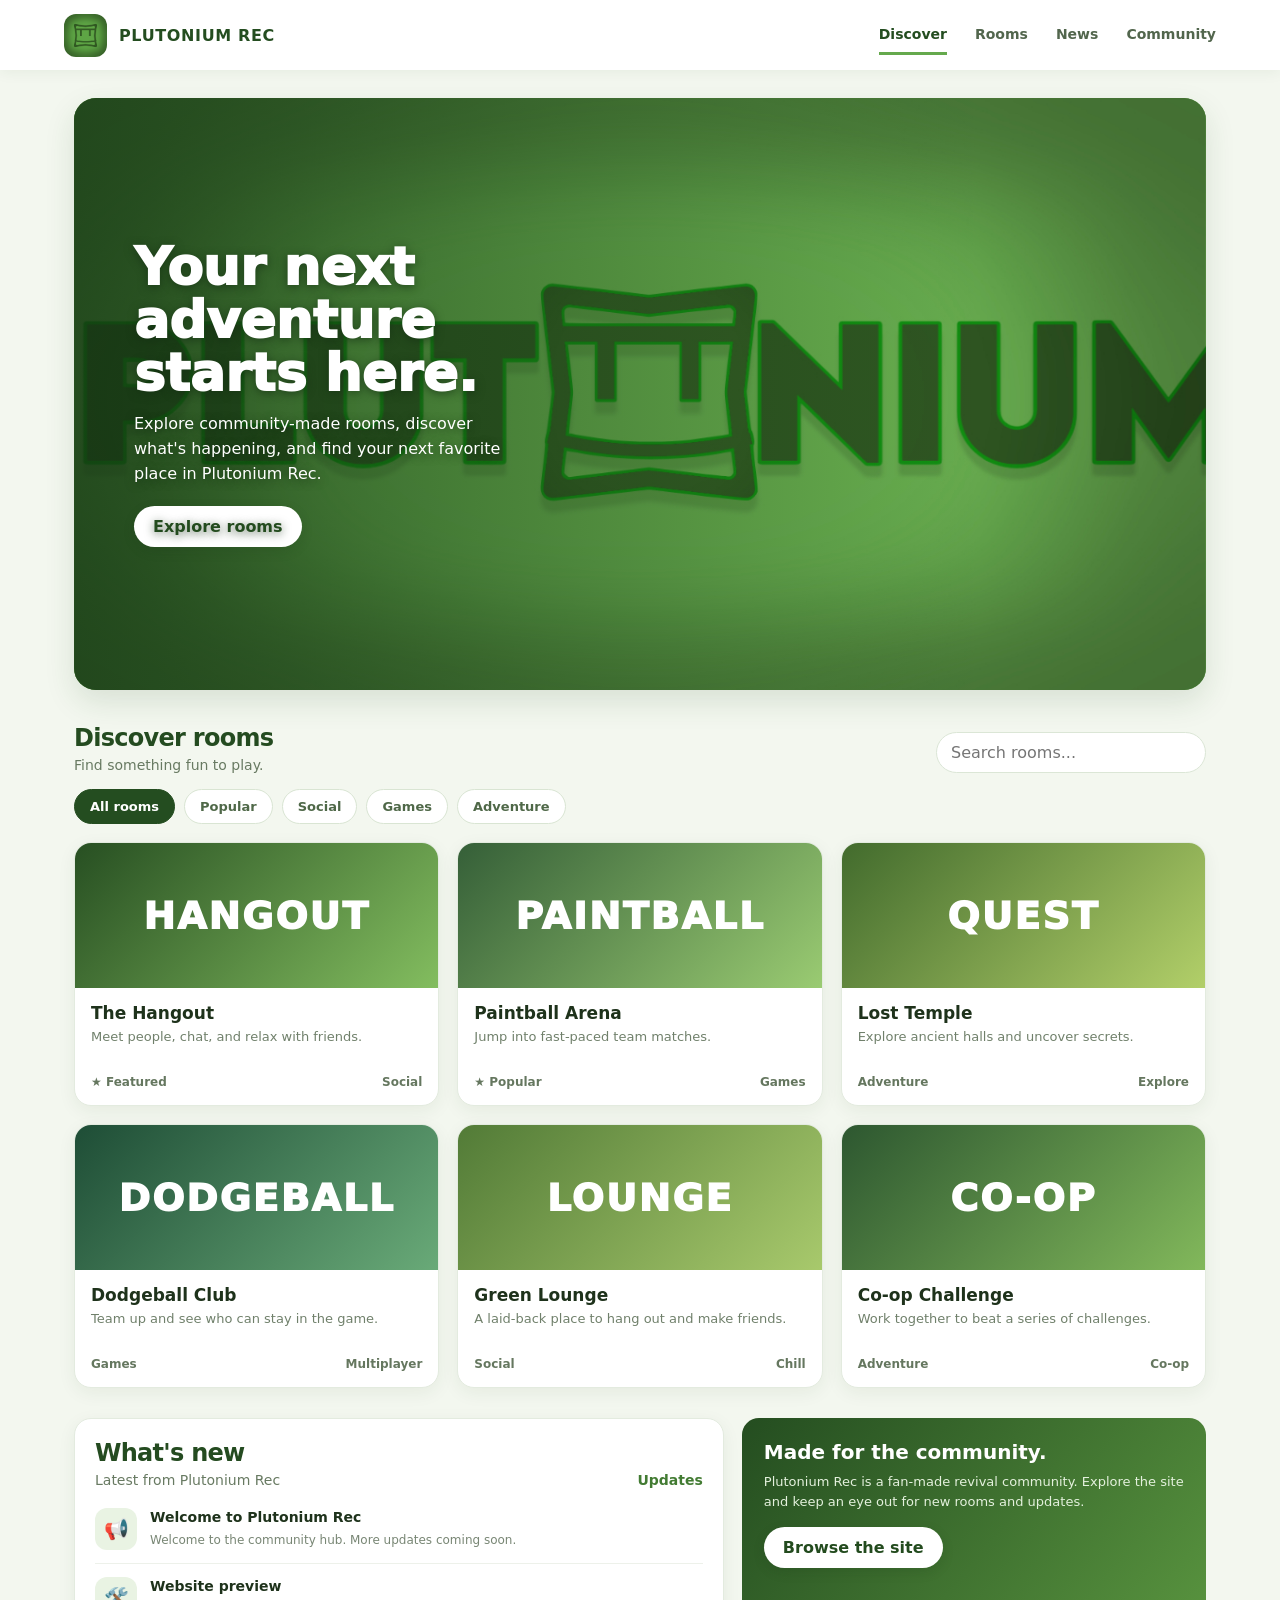
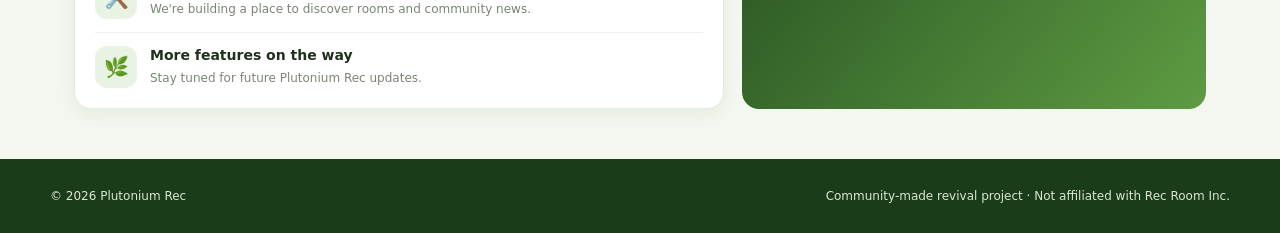
==== plutonium-rec-website.html @ 7700981e "Add files via upload" ====
<!DOCTYPE html>
<html lang="en">
<head>
<meta charset="UTF-8">
<meta name="viewport" content="width=device-width, initial-scale=1.0">
<title>Plutonium Rec — Discover</title>
<style>
:root{--green:#65a94d;--deep:#244d20;--dark:#173416;--lime:#8bc66b;--cream:#f5f8f1;--muted:#687a62}
*{box-sizing:border-box} body{margin:0;background:#f3f7ef;color:#1e321b;font-family:Inter,ui-sans-serif,system-ui,-apple-system,"Segoe UI",sans-serif}
a{color:inherit;text-decoration:none} button,input{font:inherit}
.topbar{height:70px;background:#fff;display:flex;align-items:center;justify-content:space-between;padding:0 clamp(18px,5vw,70px);box-shadow:0 2px 14px #183d1610;position:sticky;top:0;z-index:10}
.brand{display:flex;align-items:center;gap:12px;font-weight:900;letter-spacing:.04em;color:var(--deep)}
.brand img{width:43px;height:43px;object-fit:cover;border-radius:12px}
.nav{display:flex;gap:28px;align-items:center;font-size:14px;font-weight:750;color:#52664d}
.nav a{padding:10px 0;border-bottom:3px solid transparent} .nav a.active,.nav a:hover{color:var(--deep);border-color:var(--green)}
.menu{display:none;background:none;border:0;font-size:25px;color:var(--deep)}
.wrap{max-width:1180px;margin:auto;padding:0 24px}
.hero{margin:28px auto 34px;position:relative;border-radius:22px;overflow:hidden;background:#5e9d45;min-height:275px;box-shadow:0 12px 30px #234d2020}
.hero img{width:100%;height:100%;min-height:275px;object-fit:cover;display:block}
.hero-shade{position:absolute;inset:0;background:linear-gradient(90deg,#153814b8,transparent 80%);display:flex;align-items:center;padding:clamp(22px,5vw,60px);color:white}
.hero-copy{max-width:480px;text-shadow:0 2px 10px #142e12aa} .hero-copy h1{font-size:clamp(30px,5vw,52px);line-height:1.02;margin:0 0 12px;font-weight:950} .hero-copy p{font-size:16px;line-height:1.55;margin:0 0 20px;max-width:390px}
.pill{display:inline-block;background:#fff;color:#234b1e;border:0;border-radius:999px;padding:11px 19px;font-weight:850;cursor:pointer;box-shadow:0 4px 12px #132e1825}
.section-head{display:flex;align-items:end;justify-content:space-between;gap:12px;margin:34px 0 16px} h2{margin:0;font-size:24px;letter-spacing:-.03em;color:#244b20} .sub{margin:5px 0 0;color:var(--muted);font-size:14px}
.text-link{font-weight:800;color:#427b32;font-size:14px;cursor:pointer;background:none;border:0}
.tabs{display:flex;gap:9px;flex-wrap:wrap;margin:0 0 18px} .tab{border:1px solid #d9e5d3;background:white;color:#4f6848;border-radius:999px;padding:9px 15px;font-size:13px;font-weight:800;cursor:pointer} .tab.active{background:var(--deep);border-color:var(--deep);color:white}
.grid{display:grid;grid-template-columns:repeat(3,1fr);gap:18px}
.room{background:white;border:1px solid #e3ebdf;border-radius:17px;overflow:hidden;box-shadow:0 5px 18px #203f1710;transition:transform .18s,box-shadow .18s} .room:hover{transform:translateY(-3px);box-shadow:0 12px 24px #203f1720}
.room-art{height:145px;display:flex;align-items:center;justify-content:center;color:white;font-size:38px;font-weight:950;letter-spacing:.05em;background:linear-gradient(135deg,#274f22,#83bd5f)} .room:nth-child(2) .room-art{background:linear-gradient(135deg,#355f38,#9acb72)} .room:nth-child(3) .room-art{background:linear-gradient(135deg,#426b2d,#b2cf69)} .room:nth-child(4) .room-art{background:linear-gradient(135deg,#1e4d36,#69aa78)} .room:nth-child(5) .room-art{background:linear-gradient(135deg,#527b37,#a8c96c)} .room:nth-child(6) .room-art{background:linear-gradient(135deg,#2d5730,#82b85b)}
.room-body{padding:15px 16px 16px} .room-title{font-size:17px;font-weight:900;margin:0 0 5px} .room-desc{font-size:13px;color:#70806b;margin:0 0 13px;min-height:34px;line-height:1.4} .room-meta{display:flex;justify-content:space-between;color:#65775f;font-size:12px;font-weight:750}
.columns{display:grid;grid-template-columns:1.4fr 1fr;gap:18px;margin:30px 0 50px}
.panel{background:white;border:1px solid #e3ebdf;border-radius:17px;padding:20px;box-shadow:0 5px 18px #203f1710}
.news-item{display:flex;gap:13px;padding:13px 0;border-bottom:1px solid #edf1ea} .news-item:last-child{border:0;padding-bottom:0} .news-icon{width:42px;height:42px;border-radius:12px;background:#e9f3e3;display:grid;place-items:center;font-size:20px;flex-shrink:0} .news-item strong{display:block;font-size:14px;margin:1px 0 4px} .news-item span{font-size:12px;color:#788674}
.search{width:min(270px,45vw);border:1px solid #dbe6d6;background:white;border-radius:999px;padding:10px 14px;outline:none} .search:focus{border-color:#69a952;box-shadow:0 0 0 3px #69a95222}
.community{background:linear-gradient(130deg,#244d20,#5e9b42);border-radius:17px;padding:22px;color:white} .community h3{margin:0 0 8px;font-size:20px} .community p{font-size:13px;line-height:1.5;color:#e4f1dd;margin:0 0 16px}
footer{background:#1b3c19;color:#d8e7d2;padding:30px 24px;font-size:12px} .foot{max-width:1180px;margin:auto;display:flex;justify-content:space-between;gap:16px;flex-wrap:wrap}
.empty{display:none;padding:24px;background:white;border-radius:14px;color:#687a62;text-align:center;grid-column:1/-1}
@media(max-width:800px){.grid{grid-template-columns:repeat(2,1fr)}.columns{grid-template-columns:1fr}.nav{gap:15px}}
@media(max-width:570px){.topbar{height:62px}.menu{display:block}.nav{display:none;position:absolute;top:62px;left:0;right:0;background:white;padding:12px 22px 18px;box-shadow:0 8px 14px #183d1615;flex-direction:column;align-items:stretch;gap:4px}.nav.open{display:flex}.nav a{padding:11px 0}.grid{grid-template-columns:1fr}.hero{margin-top:17px;min-height:250px}.hero img{min-height:250px}.section-head{align-items:start;flex-direction:column}.search{width:100%}}
</style>
</head>
<body>
<header class="topbar">
  <a class="brand" href="#"><img src="[data-uri]" alt="Plutonium Rec logo"><span>PLUTONIUM REC</span></a>
  <button class="menu" id="menuBtn" aria-label="Open menu">☰</button>
  <nav class="nav" id="nav"><a class="active" href="#discover">Discover</a><a href="#rooms">Rooms</a><a href="#news">News</a><a href="#community">Community</a></nav>
</header>
<main class="wrap">
  <section class="hero">
    <img src="[data-uri]" alt="Plutonium banner">
    <div class="hero-shade"><div class="hero-copy"><h1>Your next adventure starts here.</h1><p>Explore community-made rooms, discover what's happening, and find your next favorite place in Plutonium Rec.</p><a class="pill" href="#rooms">Explore rooms</a></div></div>
  </section>
  <section id="discover">
    <div class="section-head"><div><h2>Discover rooms</h2><p class="sub">Find something fun to play.</p></div><input id="search" class="search" placeholder="Search rooms..." aria-label="Search rooms"></div>
    <div class="tabs" id="tabs"><button class="tab active" data-filter="all">All rooms</button><button class="tab" data-filter="popular">Popular</button><button class="tab" data-filter="social">Social</button><button class="tab" data-filter="games">Games</button><button class="tab" data-filter="adventure">Adventure</button></div>
    <div class="grid" id="roomGrid">
      <article class="room" data-category="popular social"><div class="room-art">HANGOUT</div><div class="room-body"><h3 class="room-title">The Hangout</h3><p class="room-desc">Meet people, chat, and relax with friends.</p><div class="room-meta"><span>★ Featured</span><span>Social</span></div></div></article>
      <article class="room" data-category="popular games"><div class="room-art">PAINTBALL</div><div class="room-body"><h3 class="room-title">Paintball Arena</h3><p class="room-desc">Jump into fast-paced team matches.</p><div class="room-meta"><span>★ Popular</span><span>Games</span></div></div></article>
      <article class="room" data-category="adventure"><div class="room-art">QUEST</div><div class="room-body"><h3 class="room-title">Lost Temple</h3><p class="room-desc">Explore ancient halls and uncover secrets.</p><div class="room-meta"><span>Adventure</span><span>Explore</span></div></div></article>
      <article class="room" data-category="games"><div class="room-art">DODGEBALL</div><div class="room-body"><h3 class="room-title">Dodgeball Club</h3><p class="room-desc">Team up and see who can stay in the game.</p><div class="room-meta"><span>Games</span><span>Multiplayer</span></div></div></article>
      <article class="room" data-category="social"><div class="room-art">LOUNGE</div><div class="room-body"><h3 class="room-title">Green Lounge</h3><p class="room-desc">A laid-back place to hang out and make friends.</p><div class="room-meta"><span>Social</span><span>Chill</span></div></div></article>
      <article class="room" data-category="adventure games"><div class="room-art">CO-OP</div><div class="room-body"><h3 class="room-title">Co-op Challenge</h3><p class="room-desc">Work together to beat a series of challenges.</p><div class="room-meta"><span>Adventure</span><span>Co-op</span></div></div></article>
      <div class="empty" id="empty">No rooms match that search.</div>
    </div>
  </section>
  <section class="columns">
    <div class="panel" id="news"><div class="section-head" style="margin:0 0 7px"><div><h2>What's new</h2><p class="sub">Latest from Plutonium Rec</p></div><span class="text-link">Updates</span></div>
      <div class="news-item"><div class="news-icon">📢</div><div><strong>Welcome to Plutonium Rec</strong><span>Welcome to the community hub. More updates coming soon.</span></div></div>
      <div class="news-item"><div class="news-icon">🛠️</div><div><strong>Website preview</strong><span>We're building a place to discover rooms and community news.</span></div></div>
      <div class="news-item"><div class="news-icon">🌿</div><div><strong>More features on the way</strong><span>Stay tuned for future Plutonium Rec updates.</span></div></div>
    </div>
    <aside class="community" id="community"><h3>Made for the community.</h3><p>Plutonium Rec is a fan-made revival community. Explore the site and keep an eye out for new rooms and updates.</p><a class="pill" href="#discover">Browse the site</a></aside>
  </section>
</main>
<footer><div class="foot"><span>© 2026 Plutonium Rec</span><span>Community-made revival project · Not affiliated with Rec Room Inc.</span></div></footer>
<script>
const search=document.getElementById('search'), cards=[...document.querySelectorAll('.room')], tabs=[...document.querySelectorAll('.tab')], empty=document.getElementById('empty');let filter='all';
function update(){let q=search.value.toLowerCase(),shown=0;cards.forEach(c=>{let matchText=c.innerText.toLowerCase().includes(q),matchCat=filter==='all'||c.dataset.category.split(' ').includes(filter);c.style.display=matchText&&matchCat?'':'none';if(matchText&&matchCat)shown++});empty.style.display=shown?'none':'block'}
search.addEventListener('input',update);tabs.forEach(t=>t.addEventListener('click',()=>{tabs.forEach(x=>x.classList.remove('active'));t.classList.add('active');filter=t.dataset.filter;update()}));
document.getElementById('menuBtn').addEventListener('click',()=>document.getElementById('nav').classList.toggle('open'));
document.querySelectorAll('.nav a').forEach(a=>a.addEventListener('click',()=>document.getElementById('nav').classList.remove('open')));
</script>
</body>
</html>
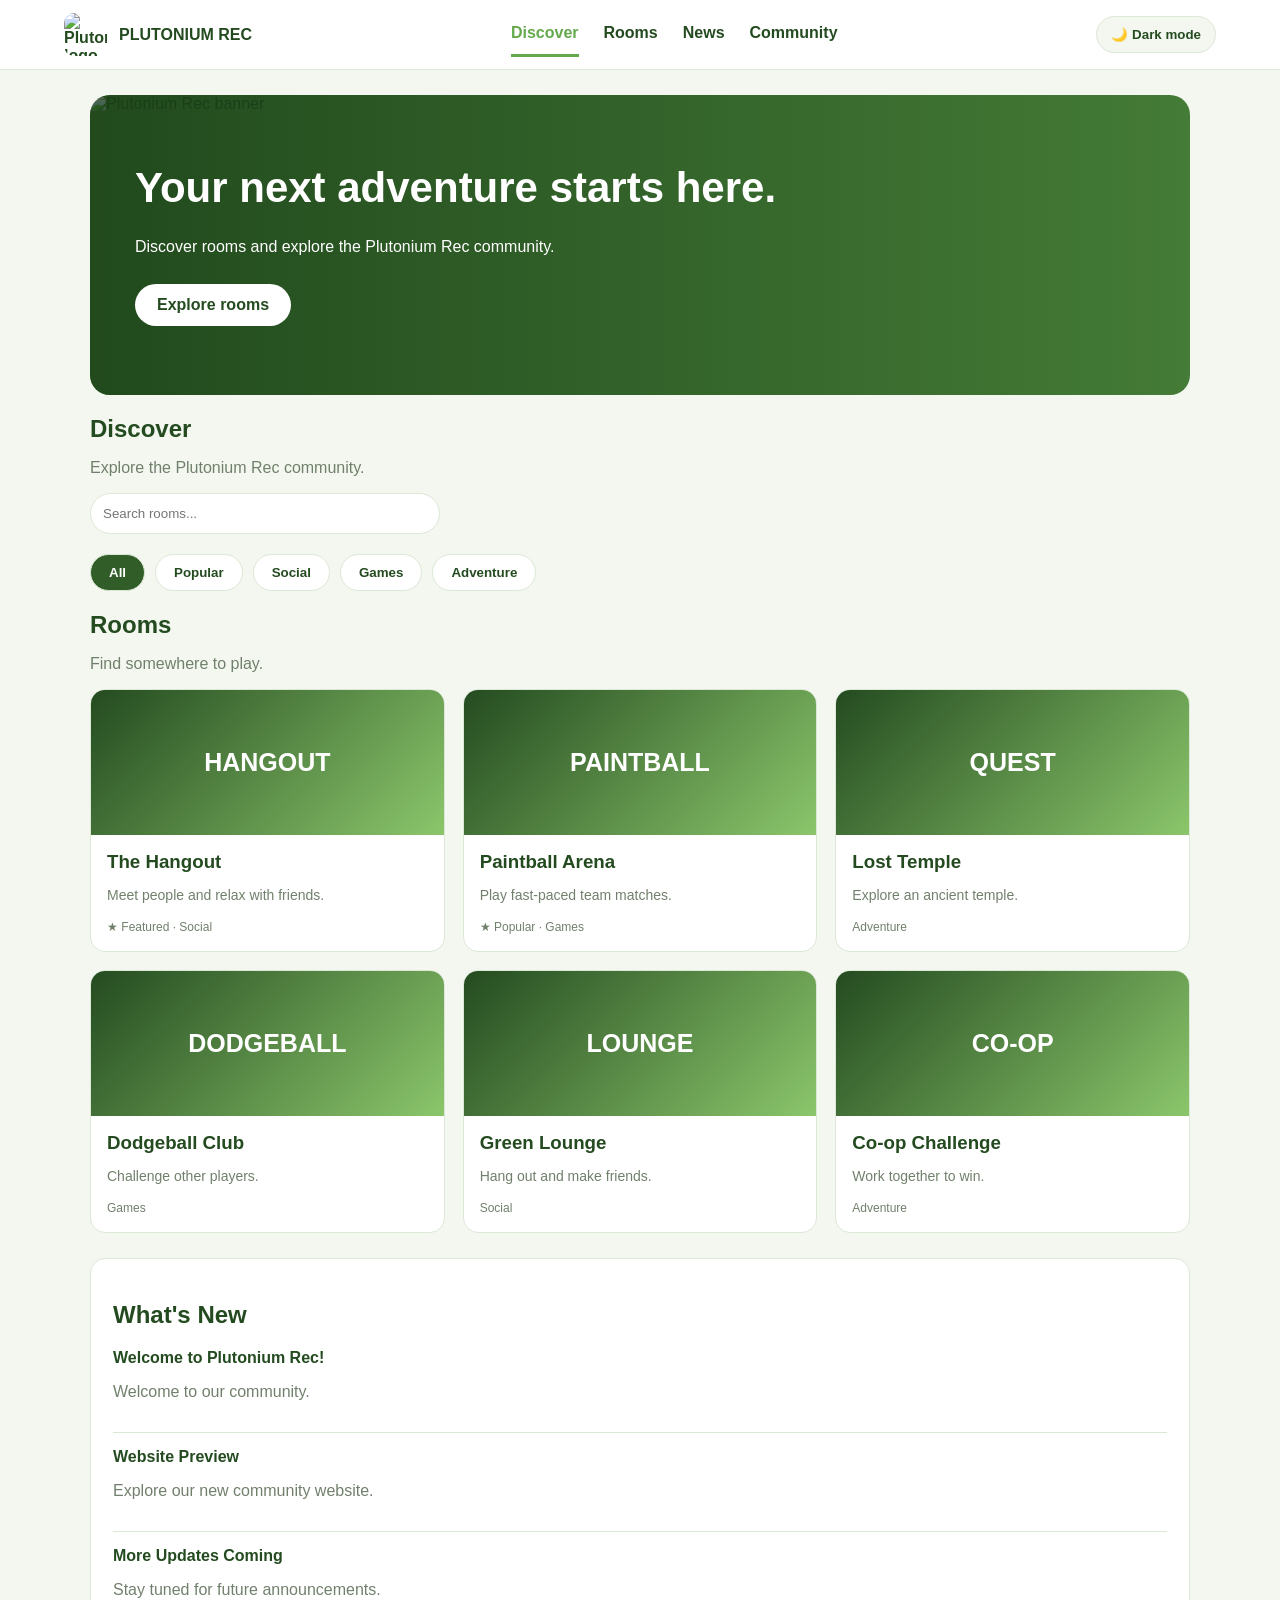
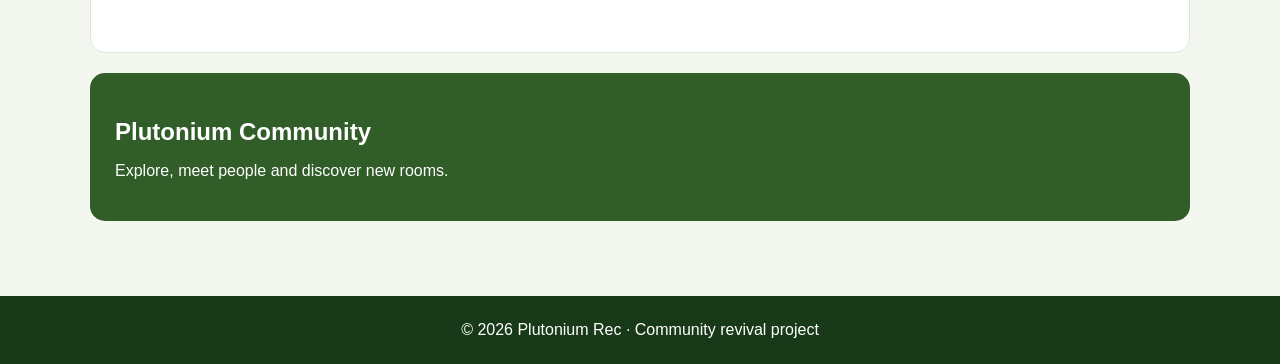
==== commit 5cc9a162: "Update plutonium-rec-website.html" ====
--- a/plutonium-rec-website.html
+++ b/plutonium-rec-website.html
@@ -1,83 +1,480 @@
+
 <!DOCTYPE html>
 <html lang="en">
 <head>
 <meta charset="UTF-8">
-<meta name="viewport" content="width=device-width, initial-scale=1.0">
-<title>Plutonium Rec — Discover</title>
+<meta name="viewport" content="width=device-width, initial-scale=1">
+<title>Plutonium Rec</title>
+
 <style>
-:root{--green:#65a94d;--deep:#244d20;--dark:#173416;--lime:#8bc66b;--cream:#f5f8f1;--muted:#687a62}
-*{box-sizing:border-box} body{margin:0;background:#f3f7ef;color:#1e321b;font-family:Inter,ui-sans-serif,system-ui,-apple-system,"Segoe UI",sans-serif}
-a{color:inherit;text-decoration:none} button,input{font:inherit}
-.topbar{height:70px;background:#fff;display:flex;align-items:center;justify-content:space-between;padding:0 clamp(18px,5vw,70px);box-shadow:0 2px 14px #183d1610;position:sticky;top:0;z-index:10}
-.brand{display:flex;align-items:center;gap:12px;font-weight:900;letter-spacing:.04em;color:var(--deep)}
-.brand img{width:43px;height:43px;object-fit:cover;border-radius:12px}
-.nav{display:flex;gap:28px;align-items:center;font-size:14px;font-weight:750;color:#52664d}
-.nav a{padding:10px 0;border-bottom:3px solid transparent} .nav a.active,.nav a:hover{color:var(--deep);border-color:var(--green)}
-.menu{display:none;background:none;border:0;font-size:25px;color:var(--deep)}
-.wrap{max-width:1180px;margin:auto;padding:0 24px}
-.hero{margin:28px auto 34px;position:relative;border-radius:22px;overflow:hidden;background:#5e9d45;min-height:275px;box-shadow:0 12px 30px #234d2020}
-.hero img{width:100%;height:100%;min-height:275px;object-fit:cover;display:block}
-.hero-shade{position:absolute;inset:0;background:linear-gradient(90deg,#153814b8,transparent 80%);display:flex;align-items:center;padding:clamp(22px,5vw,60px);color:white}
-.hero-copy{max-width:480px;text-shadow:0 2px 10px #142e12aa} .hero-copy h1{font-size:clamp(30px,5vw,52px);line-height:1.02;margin:0 0 12px;font-weight:950} .hero-copy p{font-size:16px;line-height:1.55;margin:0 0 20px;max-width:390px}
-.pill{display:inline-block;background:#fff;color:#234b1e;border:0;border-radius:999px;padding:11px 19px;font-weight:850;cursor:pointer;box-shadow:0 4px 12px #132e1825}
-.section-head{display:flex;align-items:end;justify-content:space-between;gap:12px;margin:34px 0 16px} h2{margin:0;font-size:24px;letter-spacing:-.03em;color:#244b20} .sub{margin:5px 0 0;color:var(--muted);font-size:14px}
-.text-link{font-weight:800;color:#427b32;font-size:14px;cursor:pointer;background:none;border:0}
-.tabs{display:flex;gap:9px;flex-wrap:wrap;margin:0 0 18px} .tab{border:1px solid #d9e5d3;background:white;color:#4f6848;border-radius:999px;padding:9px 15px;font-size:13px;font-weight:800;cursor:pointer} .tab.active{background:var(--deep);border-color:var(--deep);color:white}
-.grid{display:grid;grid-template-columns:repeat(3,1fr);gap:18px}
-.room{background:white;border:1px solid #e3ebdf;border-radius:17px;overflow:hidden;box-shadow:0 5px 18px #203f1710;transition:transform .18s,box-shadow .18s} .room:hover{transform:translateY(-3px);box-shadow:0 12px 24px #203f1720}
-.room-art{height:145px;display:flex;align-items:center;justify-content:center;color:white;font-size:38px;font-weight:950;letter-spacing:.05em;background:linear-gradient(135deg,#274f22,#83bd5f)} .room:nth-child(2) .room-art{background:linear-gradient(135deg,#355f38,#9acb72)} .room:nth-child(3) .room-art{background:linear-gradient(135deg,#426b2d,#b2cf69)} .room:nth-child(4) .room-art{background:linear-gradient(135deg,#1e4d36,#69aa78)} .room:nth-child(5) .room-art{background:linear-gradient(135deg,#527b37,#a8c96c)} .room:nth-child(6) .room-art{background:linear-gradient(135deg,#2d5730,#82b85b)}
-.room-body{padding:15px 16px 16px} .room-title{font-size:17px;font-weight:900;margin:0 0 5px} .room-desc{font-size:13px;color:#70806b;margin:0 0 13px;min-height:34px;line-height:1.4} .room-meta{display:flex;justify-content:space-between;color:#65775f;font-size:12px;font-weight:750}
-.columns{display:grid;grid-template-columns:1.4fr 1fr;gap:18px;margin:30px 0 50px}
-.panel{background:white;border:1px solid #e3ebdf;border-radius:17px;padding:20px;box-shadow:0 5px 18px #203f1710}
-.news-item{display:flex;gap:13px;padding:13px 0;border-bottom:1px solid #edf1ea} .news-item:last-child{border:0;padding-bottom:0} .news-icon{width:42px;height:42px;border-radius:12px;background:#e9f3e3;display:grid;place-items:center;font-size:20px;flex-shrink:0} .news-item strong{display:block;font-size:14px;margin:1px 0 4px} .news-item span{font-size:12px;color:#788674}
-.search{width:min(270px,45vw);border:1px solid #dbe6d6;background:white;border-radius:999px;padding:10px 14px;outline:none} .search:focus{border-color:#69a952;box-shadow:0 0 0 3px #69a95222}
-.community{background:linear-gradient(130deg,#244d20,#5e9b42);border-radius:17px;padding:22px;color:white} .community h3{margin:0 0 8px;font-size:20px} .community p{font-size:13px;line-height:1.5;color:#e4f1dd;margin:0 0 16px}
-footer{background:#1b3c19;color:#d8e7d2;padding:30px 24px;font-size:12px} .foot{max-width:1180px;margin:auto;display:flex;justify-content:space-between;gap:16px;flex-wrap:wrap}
-.empty{display:none;padding:24px;background:white;border-radius:14px;color:#687a62;text-align:center;grid-column:1/-1}
-@media(max-width:800px){.grid{grid-template-columns:repeat(2,1fr)}.columns{grid-template-columns:1fr}.nav{gap:15px}}
-@media(max-width:570px){.topbar{height:62px}.menu{display:block}.nav{display:none;position:absolute;top:62px;left:0;right:0;background:white;padding:12px 22px 18px;box-shadow:0 8px 14px #183d1615;flex-direction:column;align-items:stretch;gap:4px}.nav.open{display:flex}.nav a{padding:11px 0}.grid{grid-template-columns:1fr}.hero{margin-top:17px;min-height:250px}.hero img{min-height:250px}.section-head{align-items:start;flex-direction:column}.search{width:100%}}
+:root {
+  --bg: #f3f7ef;
+  --card: #ffffff;
+  --text: #244b20;
+  --muted: #71806c;
+  --green: #65a94d;
+  --border: #dce8d6;
+}
+
+body.dark {
+  --bg: #111a10;
+  --card: #1c291a;
+  --text: #d9edcf;
+  --muted: #a9b9a2;
+  --border: #344831;
+}
+
+* { box-sizing: border-box; }
+
+body {
+  margin: 0;
+  background: var(--bg);
+  color: var(--text);
+  font-family: Arial, sans-serif;
+  transition: background .2s, color .2s;
+}
+
+header {
+  height: 70px;
+  background: var(--card);
+  display: flex;
+  align-items: center;
+  justify-content: space-between;
+  padding: 0 5%;
+  position: sticky;
+  top: 0;
+  z-index: 10;
+  border-bottom: 1px solid var(--border);
+}
+
+.brand {
+  display: flex;
+  align-items: center;
+  gap: 12px;
+  font-weight: 900;
+}
+
+.brand img {
+  width: 43px;
+  height: 43px;
+  border-radius: 10px;
+  object-fit: cover;
+}
+
+nav {
+  display: flex;
+  gap: 25px;
+}
+
+nav a {
+  text-decoration: none;
+  color: var(--text);
+  font-weight: bold;
+  padding: 12px 0;
+}
+
+nav a:hover, nav a.active {
+  color: var(--green);
+  border-bottom: 3px solid var(--green);
+}
+
+button {
+  cursor: pointer;
+  font-weight: bold;
+}
+
+.theme {
+  border: 1px solid var(--border);
+  background: var(--bg);
+  color: var(--text);
+  border-radius: 20px;
+  padding: 10px 14px;
+}
+
+.container {
+  max-width: 1150px;
+  margin: auto;
+  padding: 25px;
+}
+
+.banner {
+  height: 300px;
+  border-radius: 20px;
+  overflow: hidden;
+  position: relative;
+  background: #447b36;
+}
+
+.banner img {
+  width: 100%;
+  height: 100%;
+  object-fit: cover;
+}
+
+.banner-content {
+  position: absolute;
+  inset: 0;
+  background: linear-gradient(90deg, #153814bb, transparent);
+  display: flex;
+  flex-direction: column;
+  justify-content: center;
+  padding: 45px;
+  color: white;
+}
+
+.banner h1 {
+  font-size: 42px;
+  margin: 0 0 10px;
+}
+
+.explore {
+  display: inline-block;
+  width: fit-content;
+  background: white;
+  color: #244b20;
+  border-radius: 30px;
+  padding: 12px 22px;
+  text-decoration: none;
+  font-weight: bold;
+  margin-top: 12px;
+}
+
+h2 { margin-bottom: 5px; }
+
+.muted { color: var(--muted); }
+
+.search {
+  width: 100%;
+  max-width: 350px;
+  padding: 12px;
+  border-radius: 25px;
+  border: 1px solid var(--border);
+  background: var(--card);
+  color: var(--text);
+}
+
+.tabs {
+  display: flex;
+  gap: 10px;
+  flex-wrap: wrap;
+  margin: 20px 0;
+}
+
+.tab {
+  border: 1px solid var(--border);
+  background: var(--card);
+  color: var(--text);
+  border-radius: 25px;
+  padding: 10px 18px;
+}
+
+.tab.active {
+  background: #315d28;
+  color: white;
+}
+
+.grid {
+  display: grid;
+  grid-template-columns: repeat(3, 1fr);
+  gap: 18px;
+}
+
+.room {
+  background: var(--card);
+  border: 1px solid var(--border);
+  border-radius: 15px;
+  overflow: hidden;
+  transition: transform .2s;
+}
+
+.room:hover { transform: translateY(-4px); }
+
+.room-image {
+  height: 145px;
+  background: linear-gradient(135deg, #244b20, #8bc66b);
+  display: grid;
+  place-items: center;
+  color: white;
+  font-size: 25px;
+  font-weight: 900;
+}
+
+.room-info { padding: 16px; }
+
+.room-info h3 { margin: 0 0 8px; }
+
+.room-info p {
+  color: var(--muted);
+  font-size: 14px;
+}
+
+.meta {
+  color: var(--muted);
+  font-size: 12px;
+}
+
+.panel {
+  background: var(--card);
+  border: 1px solid var(--border);
+  padding: 22px;
+  border-radius: 15px;
+  margin-top: 25px;
+}
+
+.news-item {
+  padding: 15px 0;
+  border-bottom: 1px solid var(--border);
+}
+
+.news-item:last-child { border: 0; }
+
+.community {
+  background: #315d28;
+  color: white;
+  padding: 25px;
+  border-radius: 15px;
+  margin-top: 20px;
+}
+
+footer {
+  margin-top: 50px;
+  padding: 25px;
+  background: #193a18;
+  color: white;
+  text-align: center;
+}
+
+@media(max-width: 750px) {
+  .grid { grid-template-columns: repeat(2, 1fr); }
+  nav { gap: 12px; }
+  .banner h1 { font-size: 30px; }
+}
+
+@media(max-width: 550px) {
+  header { height: auto; padding: 12px; flex-wrap: wrap; gap: 12px; }
+  nav { width: 100%; justify-content: space-around; }
+  nav a { font-size: 13px; }
+  .grid { grid-template-columns: 1fr; }
+  .banner { height: 250px; }
+  .banner-content { padding: 20px; }
+}
 </style>
 </head>
+
 <body>
-<header class="topbar">
-  <a class="brand" href="#"><img src="[data-uri]